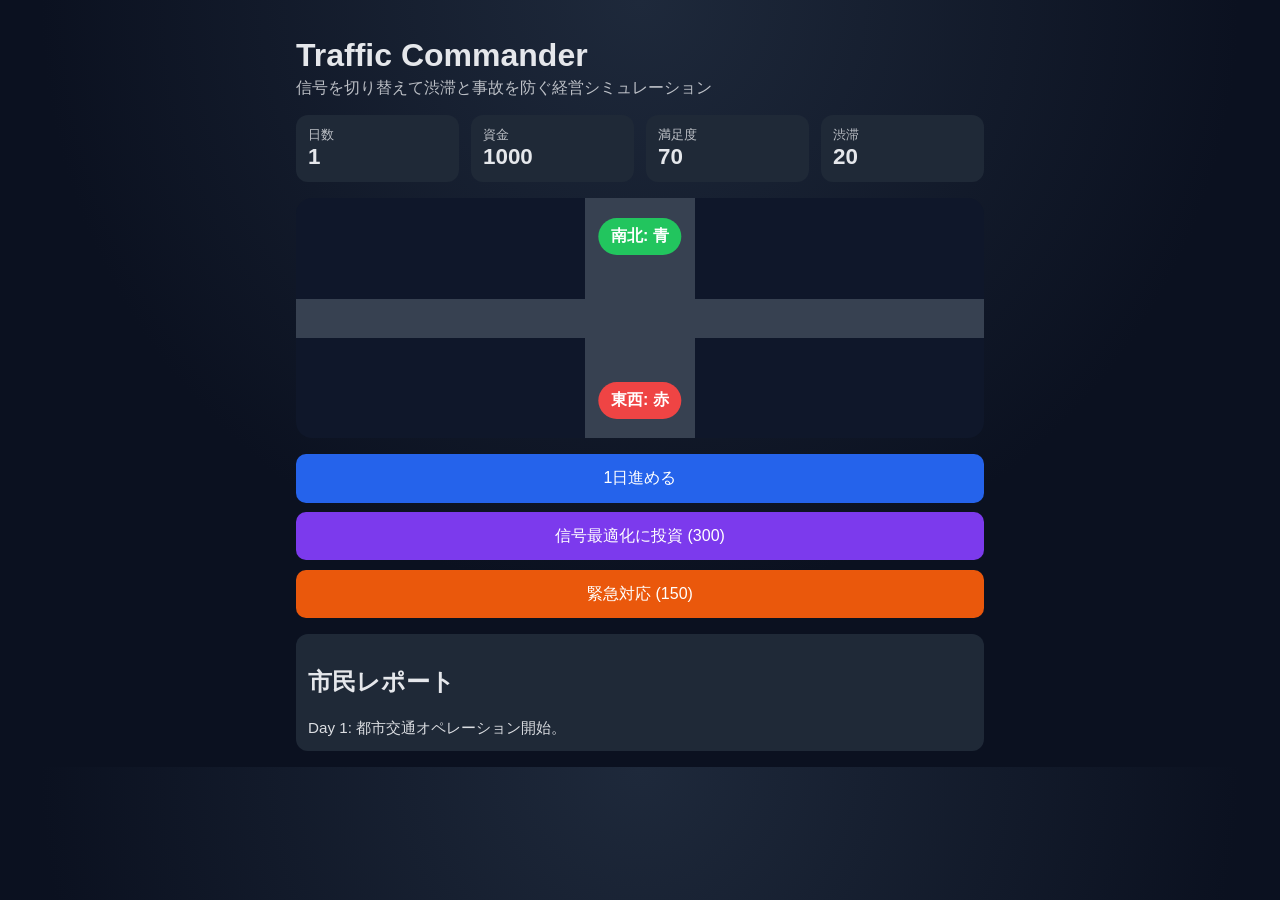
==== index.html @ 91e28cfc "Add mobile-friendly traffic control management web game" ====
<!doctype html>
<html lang="ja">
<head>
  <meta charset="UTF-8" />
  <meta name="viewport" content="width=device-width, initial-scale=1" />
  <title>Traffic Commander</title>
  <link rel="stylesheet" href="style.css" />
</head>
<body>
  <main class="app">
    <header>
      <h1>Traffic Commander</h1>
      <p>信号を切り替えて渋滞と事故を防ぐ経営シミュレーション</p>
    </header>

    <section class="stats">
      <div><span>日数</span><strong id="day">1</strong></div>
      <div><span>資金</span><strong id="money">1000</strong></div>
      <div><span>満足度</span><strong id="satisfaction">70</strong></div>
      <div><span>渋滞</span><strong id="congestion">20</strong></div>
    </section>

    <section class="intersection-wrap">
      <div class="road horizontal"></div>
      <div class="road vertical"></div>
      <button class="signal ns active" id="nsBtn">南北: 青</button>
      <button class="signal ew" id="ewBtn">東西: 赤</button>
    </section>

    <section class="controls">
      <button id="tickBtn">1日進める</button>
      <button id="upgradeBtn">信号最適化に投資 (300)</button>
      <button id="eventBtn">緊急対応 (150)</button>
    </section>

    <section class="log">
      <h2>市民レポート</h2>
      <ul id="logList"></ul>
    </section>
  </main>

  <script src="app.js"></script>
</body>
</html>
---- style.css ----
:root {
  color-scheme: dark;
  --bg: #111827;
  --panel: #1f2937;
  --accent: #22c55e;
  --warn: #f59e0b;
  --danger: #ef4444;
  --text: #e5e7eb;
}

* { box-sizing: border-box; }
body {
  margin: 0;
  font-family: -apple-system, BlinkMacSystemFont, "Segoe UI", Roboto, sans-serif;
  background: radial-gradient(circle at top, #1e293b, #0b1120 60%);
  color: var(--text);
}
.app {
  width: min(100%, 720px);
  margin: 0 auto;
  padding: 1rem;
}
h1 { margin-bottom: .25rem; }
header p { margin-top: 0; opacity: .8; }

.stats {
  display: grid;
  grid-template-columns: repeat(2, 1fr);
  gap: .75rem;
  margin: 1rem 0;
}
.stats div {
  background: var(--panel);
  padding: .75rem;
  border-radius: 12px;
}
.stats span { display:block; font-size: .8rem; opacity:.8; }
.stats strong { font-size: 1.4rem; }

.intersection-wrap {
  position: relative;
  height: 240px;
  background: #0f172a;
  border-radius: 16px;
  margin: 1rem 0;
  overflow: hidden;
}
.road { position: absolute; background: #374151; }
.road.horizontal { top: 42%; left: 0; width: 100%; height: 16%; }
.road.vertical { left: 42%; top: 0; width: 16%; height: 100%; }
.signal {
  position: absolute;
  border: 0;
  border-radius: 999px;
  padding: .5rem .8rem;
  color: #fff;
  font-weight: 700;
}
.signal.ns { top: 8%; left: 50%; transform: translateX(-50%); background: var(--danger); }
.signal.ew { bottom: 8%; left: 50%; transform: translateX(-50%); background: var(--danger); }
.signal.active { background: var(--accent); }

.controls {
  display: grid;
  gap: .6rem;
}
button {
  padding: .85rem 1rem;
  border-radius: 10px;
  border: none;
  background: #2563eb;
  color: white;
  font-size: 1rem;
}
#upgradeBtn { background: #7c3aed; }
#eventBtn { background: #ea580c; }

.log {
  background: var(--panel);
  border-radius: 12px;
  margin-top: 1rem;
  padding: .75rem;
}
.log ul {
  list-style: none;
  margin: 0;
  padding: 0;
  display: grid;
  gap: .4rem;
  font-size: .95rem;
}
.log li { opacity: .95; }

@media (min-width: 680px) {
  .stats { grid-template-columns: repeat(4, 1fr); }
}
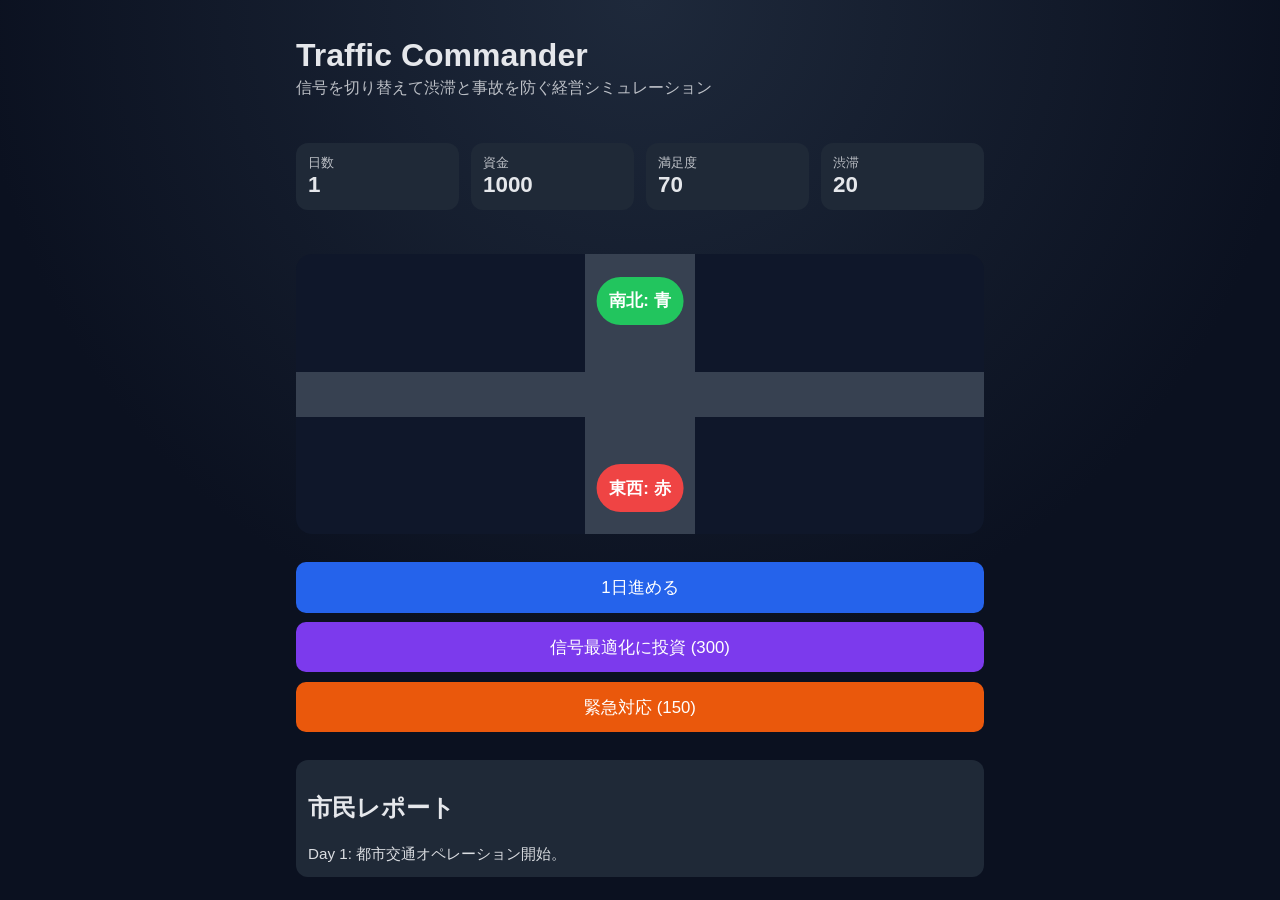
==== commit 08f3cf7f: "Improve mobile UX and add Pages deploy Agent-Logs-Url: https://github.com/S-Junsei/free1/sessions/c5" ====
--- a/index.html
+++ b/index.html
@@ -4,6 +4,12 @@
   <meta charset="UTF-8" />
   <meta name="viewport" content="width=device-width, initial-scale=1" />
   <title>Traffic Commander</title>
+  <meta name="theme-color" content="#111827" />
+  <meta name="apple-mobile-web-app-capable" content="yes" />
+  <meta name="apple-mobile-web-app-status-bar-style" content="black-translucent" />
+  <meta name="apple-mobile-web-app-title" content="Traffic Commander" />
+  <link rel="icon" href="assets/icon.svg" type="image/svg+xml" />
+  <link rel="manifest" href="manifest.json" />
   <link rel="stylesheet" href="style.css" />
 </head>
 <body>
--- a/style.css
+++ b/style.css
@@ -14,11 +14,16 @@
   font-family: -apple-system, BlinkMacSystemFont, "Segoe UI", Roboto, sans-serif;
   background: radial-gradient(circle at top, #1e293b, #0b1120 60%);
   color: var(--text);
+  min-height: 100dvh;
+  padding: env(safe-area-inset-top) env(safe-area-inset-right) env(safe-area-inset-bottom) env(safe-area-inset-left);
 }
 .app {
   width: min(100%, 720px);
   margin: 0 auto;
   padding: 1rem;
+  display: flex;
+  flex-direction: column;
+  gap: .75rem;
 }
 h1 { margin-bottom: .25rem; }
 header p { margin-top: 0; opacity: .8; }
@@ -39,7 +44,7 @@
 
 .intersection-wrap {
   position: relative;
-  height: 240px;
+  height: clamp(210px, 55vw, 280px);
   background: #0f172a;
   border-radius: 16px;
   margin: 1rem 0;
@@ -70,7 +75,9 @@
   border: none;
   background: #2563eb;
   color: white;
-  font-size: 1rem;
+  font-size: clamp(1rem, 3.6vw, 1.05rem);
+  min-height: 48px;
+  touch-action: manipulation;
 }
 #upgradeBtn { background: #7c3aed; }
 #eventBtn { background: #ea580c; }
@@ -80,6 +87,8 @@
   border-radius: 12px;
   margin-top: 1rem;
   padding: .75rem;
+  max-height: 38vh;
+  overflow: auto;
 }
 .log ul {
   list-style: none;
@@ -94,3 +103,10 @@
 @media (min-width: 680px) {
   .stats { grid-template-columns: repeat(4, 1fr); }
 }
+
+@media (max-width: 480px) {
+  header { text-align: center; }
+  h1 { font-size: 1.6rem; }
+  .intersection-wrap { margin: .75rem 0; }
+  .controls { gap: .5rem; }
+}
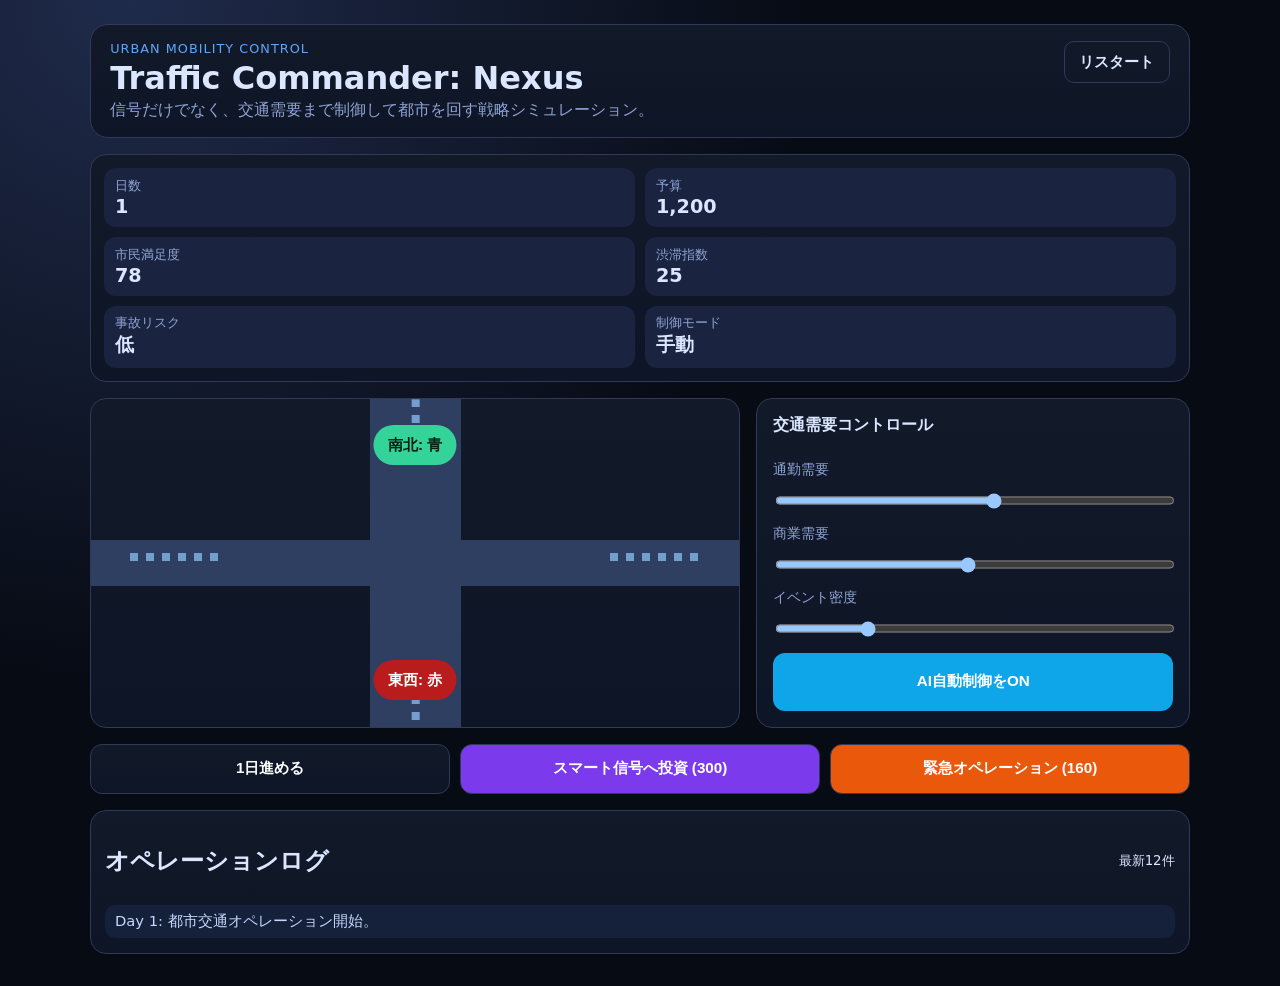
==== commit 5f733646: "Overhaul UI/UX and gameplay systems for Traffic Commander" ====
--- a/index.html
+++ b/index.html
@@ -3,44 +3,59 @@
 <head>
   <meta charset="UTF-8" />
   <meta name="viewport" content="width=device-width, initial-scale=1" />
-  <title>Traffic Commander</title>
-  <meta name="theme-color" content="#111827" />
-  <meta name="apple-mobile-web-app-capable" content="yes" />
-  <meta name="apple-mobile-web-app-status-bar-style" content="black-translucent" />
-  <meta name="apple-mobile-web-app-title" content="Traffic Commander" />
-  <link rel="icon" href="assets/icon.svg" type="image/svg+xml" />
-  <link rel="manifest" href="manifest.json" />
+  <title>Traffic Commander: Nexus</title>
   <link rel="stylesheet" href="style.css" />
 </head>
 <body>
   <main class="app">
-    <header>
-      <h1>Traffic Commander</h1>
-      <p>信号を切り替えて渋滞と事故を防ぐ経営シミュレーション</p>
+    <header class="hero">
+      <div>
+        <p class="eyebrow">Urban Mobility Control</p>
+        <h1>Traffic Commander: Nexus</h1>
+        <p class="sub">信号だけでなく、交通需要まで制御して都市を回す戦略シミュレーション。</p>
+      </div>
+      <button id="resetBtn" class="ghost">リスタート</button>
     </header>
 
-    <section class="stats">
-      <div><span>日数</span><strong id="day">1</strong></div>
-      <div><span>資金</span><strong id="money">1000</strong></div>
-      <div><span>満足度</span><strong id="satisfaction">70</strong></div>
-      <div><span>渋滞</span><strong id="congestion">20</strong></div>
+    <section class="stats" aria-label="都市ステータス">
+      <article><span>日数</span><strong id="day">1</strong></article>
+      <article><span>予算</span><strong id="money">1200</strong></article>
+      <article><span>市民満足度</span><strong id="satisfaction">78</strong></article>
+      <article><span>渋滞指数</span><strong id="congestion">25</strong></article>
+      <article><span>事故リスク</span><strong id="risk">低</strong></article>
+      <article><span>制御モード</span><strong id="mode">手動</strong></article>
     </section>
 
-    <section class="intersection-wrap">
-      <div class="road horizontal"></div>
-      <div class="road vertical"></div>
-      <button class="signal ns active" id="nsBtn">南北: 青</button>
-      <button class="signal ew" id="ewBtn">東西: 赤</button>
+    <section class="board">
+      <div class="intersection-wrap" aria-label="交差点ビュー">
+        <div class="road horizontal"></div>
+        <div class="road vertical"></div>
+        <div class="cars north"></div><div class="cars south"></div>
+        <div class="cars east"></div><div class="cars west"></div>
+        <button class="signal ns active" id="nsBtn">南北: 青</button>
+        <button class="signal ew" id="ewBtn">東西: 赤</button>
+      </div>
+
+      <aside class="panel">
+        <h2>交通需要コントロール</h2>
+        <label>通勤需要 <input id="commute" type="range" min="0" max="100" value="55" /></label>
+        <label>商業需要 <input id="commerce" type="range" min="0" max="100" value="48" /></label>
+        <label>イベント密度 <input id="eventLoad" type="range" min="0" max="100" value="22" /></label>
+        <button id="autoBtn">AI自動制御をON</button>
+      </aside>
     </section>
 
     <section class="controls">
       <button id="tickBtn">1日進める</button>
-      <button id="upgradeBtn">信号最適化に投資 (300)</button>
-      <button id="eventBtn">緊急対応 (150)</button>
+      <button id="upgradeBtn">スマート信号へ投資 (300)</button>
+      <button id="eventBtn">緊急オペレーション (160)</button>
     </section>
 
     <section class="log">
-      <h2>市民レポート</h2>
+      <div class="log-head">
+        <h2>オペレーションログ</h2>
+        <small>最新12件</small>
+      </div>
       <ul id="logList"></ul>
     </section>
   </main>
--- a/style.css
+++ b/style.css
@@ -1,112 +1,60 @@
 :root {
   color-scheme: dark;
-  --bg: #111827;
-  --panel: #1f2937;
-  --accent: #22c55e;
+  --bg: #070b14;
+  --panel: #121a2a;
+  --panel-2: #1a2440;
+  --line: #2e3a57;
+  --text: #dbe6ff;
+  --muted: #8ea4d4;
+  --good: #34d399;
   --warn: #f59e0b;
-  --danger: #ef4444;
-  --text: #e5e7eb;
+  --bad: #fb7185;
+  --brand: #60a5fa;
 }
-
 * { box-sizing: border-box; }
 body {
   margin: 0;
-  font-family: -apple-system, BlinkMacSystemFont, "Segoe UI", Roboto, sans-serif;
-  background: radial-gradient(circle at top, #1e293b, #0b1120 60%);
+  font-family: Inter, "Noto Sans JP", system-ui, sans-serif;
+  background: radial-gradient(circle at 10% 0%, #1f2b4b 0%, var(--bg) 45%);
   color: var(--text);
-  min-height: 100dvh;
-  padding: env(safe-area-inset-top) env(safe-area-inset-right) env(safe-area-inset-bottom) env(safe-area-inset-left);
 }
-.app {
-  width: min(100%, 720px);
-  margin: 0 auto;
-  padding: 1rem;
-  display: flex;
-  flex-direction: column;
-  gap: .75rem;
-}
-h1 { margin-bottom: .25rem; }
-header p { margin-top: 0; opacity: .8; }
-
-.stats {
-  display: grid;
-  grid-template-columns: repeat(2, 1fr);
-  gap: .75rem;
-  margin: 1rem 0;
-}
-.stats div {
-  background: var(--panel);
-  padding: .75rem;
-  border-radius: 12px;
-}
-.stats span { display:block; font-size: .8rem; opacity:.8; }
-.stats strong { font-size: 1.4rem; }
-
-.intersection-wrap {
-  position: relative;
-  height: clamp(210px, 55vw, 280px);
-  background: #0f172a;
-  border-radius: 16px;
-  margin: 1rem 0;
-  overflow: hidden;
-}
-.road { position: absolute; background: #374151; }
-.road.horizontal { top: 42%; left: 0; width: 100%; height: 16%; }
-.road.vertical { left: 42%; top: 0; width: 16%; height: 100%; }
-.signal {
-  position: absolute;
-  border: 0;
-  border-radius: 999px;
-  padding: .5rem .8rem;
-  color: #fff;
-  font-weight: 700;
-}
-.signal.ns { top: 8%; left: 50%; transform: translateX(-50%); background: var(--danger); }
-.signal.ew { bottom: 8%; left: 50%; transform: translateX(-50%); background: var(--danger); }
-.signal.active { background: var(--accent); }
-
-.controls {
-  display: grid;
-  gap: .6rem;
-}
-button {
-  padding: .85rem 1rem;
-  border-radius: 10px;
-  border: none;
-  background: #2563eb;
-  color: white;
-  font-size: clamp(1rem, 3.6vw, 1.05rem);
-  min-height: 48px;
-  touch-action: manipulation;
-}
+.app { width:min(1100px, 100% - 2rem); margin:1.5rem auto 2rem; display:grid; gap:1rem; }
+.hero,.stats,.panel,.controls button,.log,.intersection-wrap{ border:1px solid var(--line); background:linear-gradient(180deg,var(--panel),#0e1526); }
+.hero{ border-radius:18px; padding:1rem 1.2rem; display:flex; justify-content:space-between; align-items:start; }
+.eyebrow{ margin:0; letter-spacing:.08em; text-transform:uppercase; color:var(--brand); font-size:.8rem; }
+h1{ margin:.2rem 0; }
+.sub{ margin:0; color:var(--muted); }
+.ghost{ background:transparent; border:1px solid var(--line); color:var(--text); padding:.6rem .9rem; border-radius:10px; }
+.stats{ border-radius:16px; padding:.8rem; display:grid; grid-template-columns:repeat(2,1fr); gap:.6rem; }
+.stats article{ background:var(--panel-2); border-radius:12px; padding:.6rem .7rem; }
+.stats span{ display:block; color:var(--muted); font-size:.8rem; }
+.stats strong{ font-size:1.2rem; }
+.board{ display:grid; gap:1rem; grid-template-columns:1.2fr .8fr; }
+.intersection-wrap { position: relative; min-height:330px; border-radius:16px; overflow:hidden; }
+.road { position: absolute; background: #2f3f62; }
+.road.horizontal { top: 43%; left: 0; width: 100%; height: 14%; }
+.road.vertical { left: 43%; top: 0; width: 14%; height: 100%; }
+.cars{position:absolute; background:repeating-linear-gradient(90deg,#93c5fd 0 8px,transparent 8px 16px); height:8px; opacity:.7;}
+.north{left:46.5%; top:6%; width:7%; transform:rotate(90deg)}
+.south{left:46.5%; bottom:6%; width:7%; transform:rotate(90deg)}
+.east{right:6%; top:47%; width:14%}
+.west{left:6%; top:47%; width:14%}
+.signal { position: absolute; border: 0; border-radius: 999px; padding: .6rem .9rem; color: #fff; font-weight: 700; background:#b91c1c; }
+.signal.ns { top: 8%; left: 50%; transform: translateX(-50%); }
+.signal.ew { bottom: 8%; left: 50%; transform: translateX(-50%); }
+.signal.active { background: var(--good); color:#042014; }
+.panel{ border-radius:16px; padding:1rem; display:grid; gap:.7rem; }
+.panel h2{ margin:0 0 .2rem; font-size:1rem; }
+label{ display:grid; gap:.25rem; color:var(--muted); font-size:.9rem; }
+input[type="range"]{ width:100%; }
+.controls { display:grid; gap:.6rem; grid-template-columns:repeat(3,1fr); }
+button { padding: .85rem 1rem; border-radius: 12px; border:none; background:#2563eb; color: white; font-size:.95rem; font-weight:600; }
 #upgradeBtn { background: #7c3aed; }
 #eventBtn { background: #ea580c; }
-
-.log {
-  background: var(--panel);
-  border-radius: 12px;
-  margin-top: 1rem;
-  padding: .75rem;
-  max-height: 38vh;
-  overflow: auto;
-}
-.log ul {
-  list-style: none;
-  margin: 0;
-  padding: 0;
-  display: grid;
-  gap: .4rem;
-  font-size: .95rem;
-}
-.log li { opacity: .95; }
-
-@media (min-width: 680px) {
-  .stats { grid-template-columns: repeat(4, 1fr); }
-}
-
-@media (max-width: 480px) {
-  header { text-align: center; }
-  h1 { font-size: 1.6rem; }
-  .intersection-wrap { margin: .75rem 0; }
-  .controls { gap: .5rem; }
-}
+#autoBtn{ background:#0ea5e9; }
+.log{ border-radius:16px; padding:.9rem; }
+.log-head{ display:flex; justify-content:space-between; align-items:center; }
+.log ul { list-style: none; margin: .5rem 0 0; padding: 0; display: grid; gap: .4rem; font-size: .92rem; }
+.log li { background:#15203a; border-radius:10px; padding:.45rem .6rem; color:#c7d7fc; }
+@media (max-width: 900px){ .board{ grid-template-columns:1fr; } .controls{ grid-template-columns:1fr; } .stats{ grid-template-columns:repeat(3,1fr);} }
+@media (max-width: 560px){ .stats{ grid-template-columns:repeat(2,1fr);} .hero{flex-direction:column; gap:.7rem;} }
